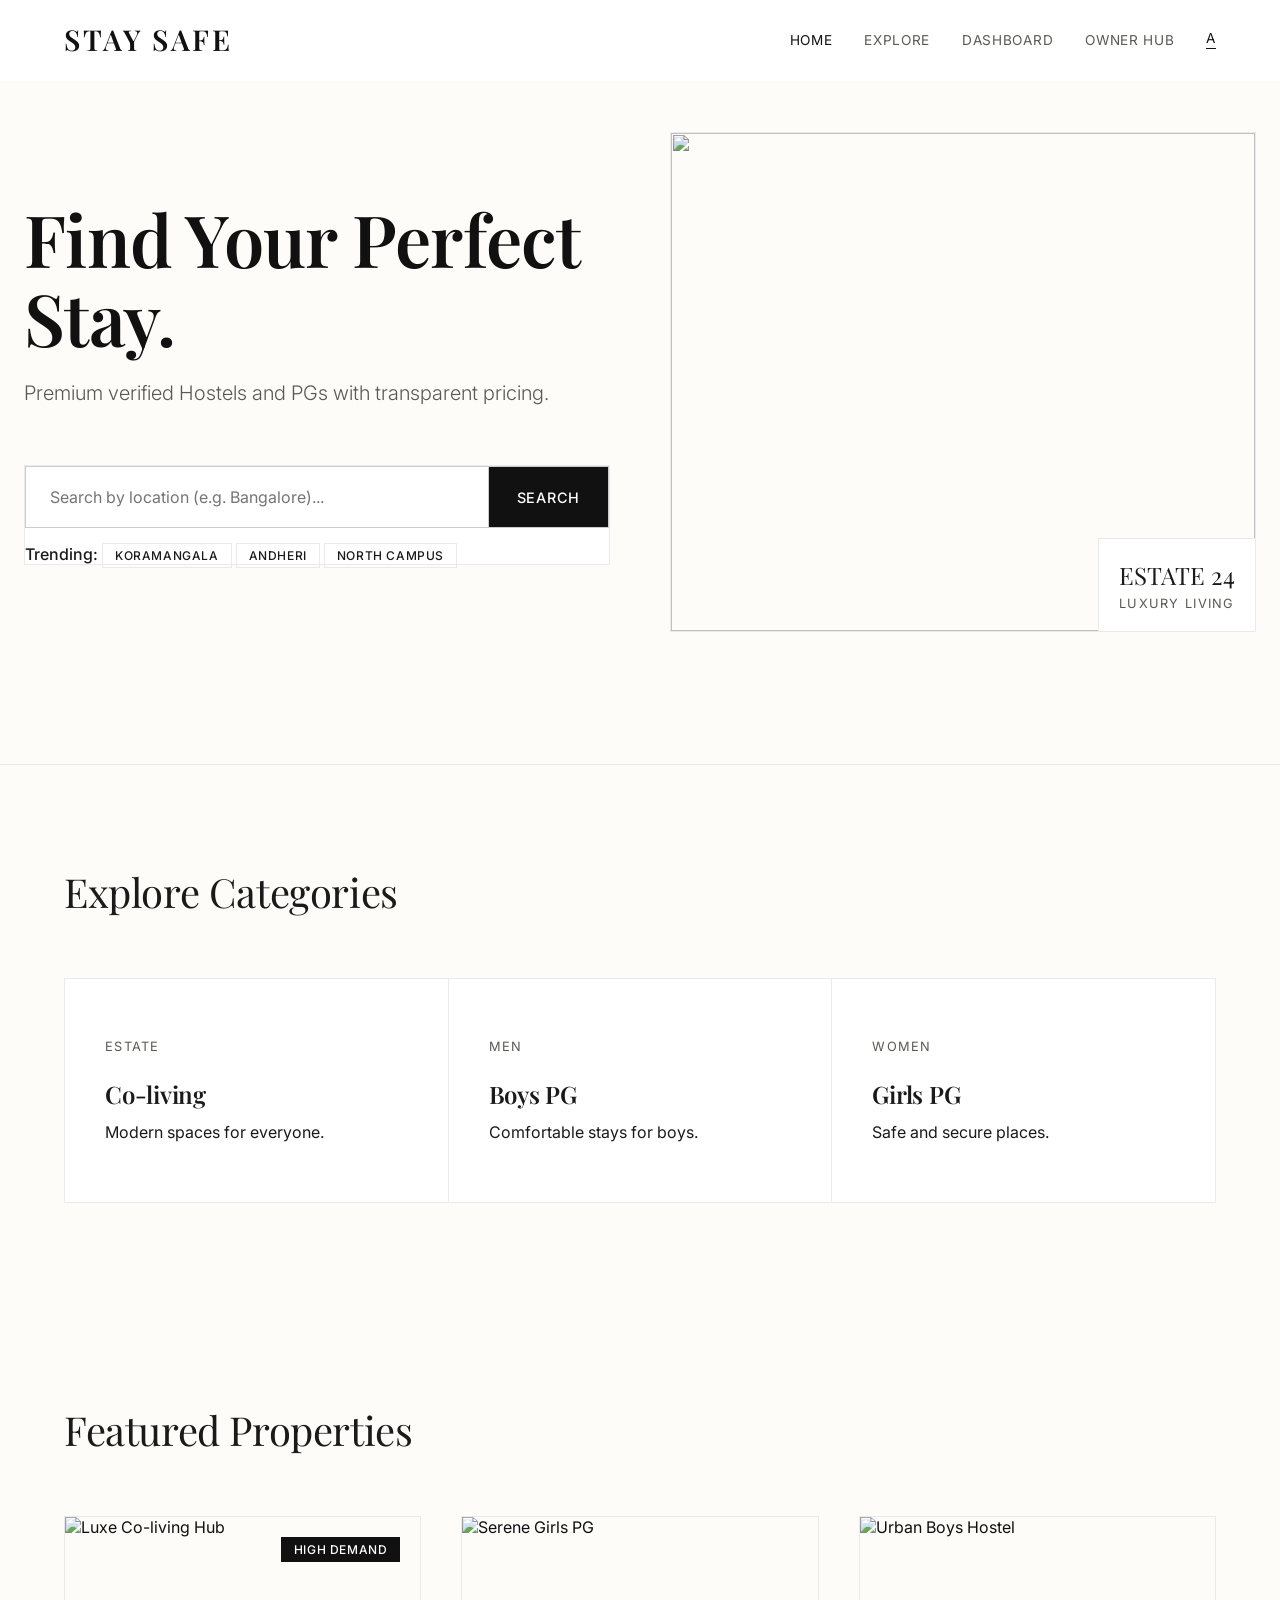
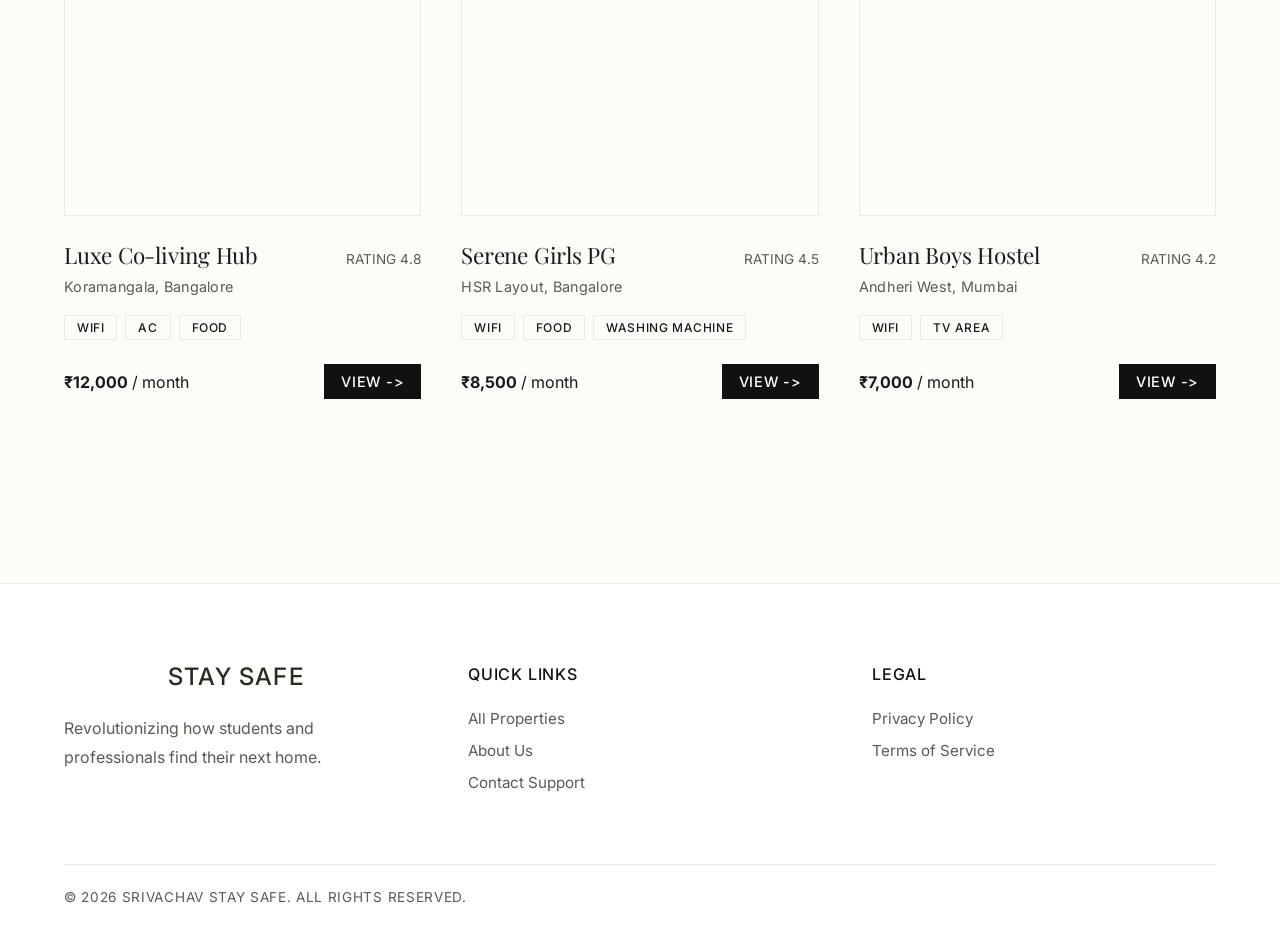
==== index.html @ 25642c18 "Initial commit of Srivachav STAY SAFE platform" ====
<!DOCTYPE html>
<html lang="en">
<head>
    <meta charset="UTF-8">
    <meta name="viewport" content="width=device-width, initial-scale=1.0">
    <title>Srivachav STAY SAFE | Home</title>
    <meta name="description" content="Discover, compare, and book verified hostels & PGs easily.">
    <link rel="stylesheet" href="style.css">
</head>
<body>
    <!-- Navbar -->
    <nav class="navbar">
        <a href="index.html" class="nav-brand">STAY SAFE</a>
        <div class="mobile-toggle">MENU</div>
        <div class="nav-links">
            <a href="index.html" class="active">Home</a>
            <a href="listings.html">Explore</a>
            <a href="dashboard.html">Dashboard</a>
            <a href="owner.html">Owner Hub</a>
            <div class="profile-btn" onclick="window.location.href='dashboard.html'">A</div>
        </div>
    </nav>

    <!-- Hero Section -->
    <section class="hero">
        <div class="container hero-content">
            <div class="hero-text-side">
                <h1 class="hero-title animate-slide-up">Find Your Perfect Stay.</h1>
                <p class="hero-subtitle animate-slide-up" style="animation-delay: 0.1s;">Premium verified Hostels and PGs with transparent pricing.</p>
                
                <div class="search-box glass-panel animate-slide-up" style="animation-delay: 0.2s;">
                    <div class="search-inputs">
                        <input type="text" id="searchInput" placeholder="Search by location (e.g. Bangalore)..." autocomplete="off">
                        <button class="btn btn-primary" onclick="searchAction()">Search</button>
                    </div>
                    <div class="trending" style="justify-content: flex-start; margin-top: 16px;">
                        <span style="font-weight: 500;">Trending:</span>
                        <a href="listings.html?q=Koramangala" class="badge">Koramangala</a>
                        <a href="listings.html?q=Andheri" class="badge">Andheri</a>
                        <a href="listings.html?q=North Campus" class="badge">North Campus</a>
                    </div>
                </div>
            </div>
            
            <div class="hero-image-side animate-slide-up" style="animation-delay: 0.3s; position: relative; height: 500px; border-radius: var(--radius-sm); overflow: hidden; border: 1px solid #eaeaea;">
                <img src="https://images.unsplash.com/photo-1522708323590-d24dbb6b0267?w=1000&q=80" style="width: 100%; height: 100%; object-fit: cover; filter: grayscale(20%);">
                <div style="position: absolute; bottom: 0; right: 0; background: white; padding: 20px; border-top: 1px solid #eaeaea; border-left: 1px solid #eaeaea;">
                    <p style="font-family: 'Playfair Display', serif; font-size: 1.5rem; margin-bottom: 5px;">ESTATE 24</p>
                    <p style="color: var(--text-muted); font-size: 0.8rem; letter-spacing: 0.1em;">LUXURY LIVING</p>
                </div>
            </div>
        </div>
    </section>

    <!-- Categories Section -->
    <section class="categories bg-gray">
        <div class="container">
            <h2 class="section-title">Explore Categories</h2>
            <div class="category-grid">
                <a href="listings.html?category=Coliving" class="cat-card glass-panel">
                    <div class="cat-icon">ESTATE</div>
                    <h3>Co-living</h3>
                    <p>Modern spaces for everyone.</p>
                </a>
                <a href="listings.html?category=Boys PG" class="cat-card glass-panel">
                    <div class="cat-icon">MEN</div>
                    <h3>Boys PG</h3>
                    <p>Comfortable stays for boys.</p>
                </a>
                <a href="listings.html?category=Girls PG" class="cat-card glass-panel">
                    <div class="cat-icon">WOMEN</div>
                    <h3>Girls PG</h3>
                    <p>Safe and secure places.</p>
                </a>
            </div>
        </div>
    </section>

    <!-- Featured Section -->
    <section class="featured">
        <div class="container">
            <h2 class="section-title">Featured Properties</h2>
            <div class="featured-grid" id="featuredGrid">
                <!-- Data injected from script -->
            </div>
        </div>
    </section>

    <!-- Footer -->
    <footer>
        <div class="footer-content">
            <div class="footer-box">
                <h3 class="nav-brand" style="font-size: 1.5rem; filter: brightness(2) saturate(0) sepia(1);">STAY SAFE</h3>
                <p>Revolutionizing how students and professionals find their next home.</p>
            </div>
            <div class="footer-box">
                <h3>Quick Links</h3>
                <ul class="footer-links">
                    <li><a href="listings.html">All Properties</a></li>
                    <li><a href="#">About Us</a></li>
                    <li><a href="#">Contact Support</a></li>
                </ul>
            </div>
            <div class="footer-box">
                <h3>Legal</h3>
                <ul class="footer-links">
                    <li><a href="#">Privacy Policy</a></li>
                    <li><a href="#">Terms of Service</a></li>
                </ul>
            </div>
        </div>
        <div class="footer-bottom">
            &copy; 2026 Srivachav STAY SAFE. All rights reserved.
        </div>
    </footer>

    <script src="script.js"></script>
    <script>
        function searchAction() {
            const query = document.getElementById('searchInput').value;
            window.location.href = `listings.html?q=${encodeURIComponent(query)}`;
        }

        document.addEventListener('DOMContentLoaded', () => {
            const featuredContainer = document.getElementById('featuredGrid');
            const properties = getProperties().slice(0, 3); // top 3

            if(properties.length === 0) {
                featuredContainer.innerHTML = '<div class="skeleton" style="height: 300px; width: 100%;"></div>'.repeat(3);
                return;
            }

            featuredContainer.innerHTML = properties.map(p => `
                <div class="property-card glass-panel">
                    <div class="card-img">
                        <img src="${p.images[0]}" alt="${p.name}">
                        ${p.highDemand ? '<div class="badge badge-demand pos-top-right">High Demand</div>' : ''}
                    </div>
                    <div class="card-content">
                        <div class="d-flex justify-between aligns-center">
                            <h3>${p.name}</h3>
                            <span class="rating">RATING  ${p.rating}</span>
                        </div>
                        <p class="location-text"> ${p.location}</p>
                        <div class="amenities-row">
                            ${p.amenities.slice(0, 3).map(a => `<span class="badge">${a}</span>`).join('')}
                        </div>
                        <div class="card-footer d-flex justify-between aligns-center">
                            <div class="price">
                                <strong>${formatCurrency(p.price)}</strong> / month
                            </div>
                            <a href="details.html?id=${p.id}" class="btn btn-primary" style="padding: 8px 16px; font-size: 0.9rem;">View -></a>
                        </div>
                    </div>
                </div>
            `).join('');
        });
    </script>
</body>
</html>
---- style.css ----
@import url('https://fonts.googleapis.com/css2?family=Inter:wght@300;400;500;600&family=Playfair+Display:ital,wght@0,400;0,600;1,400&display=swap');

:root {
    --primary: #111111; 
    --primary-light: #444444;
    --secondary: #222222; 
    --accent: #000000; 
    --bg-light: #fdfcf9;
    --text-main: #1a1a1a;
    --text-muted: #5a5a54;
    --white: #ffffff;
    --card-bg: #ffffff;
    
    --shadow-soft: 0 4px 12px rgba(0, 0, 0, 0.03);
    --shadow-hover: 0 10px 30px rgba(0, 0, 0, 0.08);
    
    --radius-lg: 0px;
    --radius-md: 0px;
    --radius-sm: 0px;

    --transition: all 0.4s ease;
}

* {
    margin: 0;
    padding: 0;
    box-sizing: border-box;
    font-family: 'Inter', sans-serif;
}

body {
    background-color: var(--bg-light);
    color: var(--text-main);
    overflow-x: hidden;
    scroll-behavior: smooth;
    animation: fadeIn 0.8s ease-out;
}

h1, h2, h3, h4, h5, h6 {
    font-family: 'Playfair Display', serif;
    font-weight: 600;
    letter-spacing: -0.01em;
}

a {
    text-decoration: none;
    color: inherit;
}

.glass-panel {
    background: var(--card-bg);
    border: 1px solid #eaeaea;
    box-shadow: none;
    border-radius: var(--radius-lg);
}

.btn {
    display: inline-flex;
    align-items: center;
    justify-content: center;
    padding: 14px 28px;
    border-radius: var(--radius-md);
    font-weight: 500;
    font-size: 0.9rem;
    letter-spacing: 0.05em;
    text-transform: uppercase;
    cursor: pointer;
    transition: var(--transition);
    border: 1px solid var(--primary);
    position: relative;
    overflow: hidden;
    background: transparent;
}

.btn-primary {
    background: var(--primary);
    color: var(--white);
    box-shadow: none;
}

.btn-primary:hover {
    background: var(--white);
    color: var(--primary);
}

.btn-accent {
    background-color: var(--accent);
    color: var(--white);
}

.btn-accent:hover {
    background: var(--white);
    color: var(--accent);
}

.btn-outline {
    background: transparent;
    border: 1px solid var(--primary);
    color: var(--primary);
}

.btn-outline:hover {
    background: var(--primary);
    color: var(--white);
}

/* Base Navbar */
.navbar {
    position: fixed;
    top: 0;
    width: 100%;
    z-index: 1000;
    padding: 24px 5%;
    display: flex;
    justify-content: space-between;
    align-items: center;
    background: var(--white);
    border-bottom: 1px solid transparent;
    transition: var(--transition);
}

.navbar.scrolled {
    padding: 16px 5%;
    border-bottom: 1px solid #eaeaea;
}

.nav-brand {
    font-family: 'Playfair Display', serif;
    font-size: 1.8rem;
    font-weight: 600;
    color: var(--primary);
    letter-spacing: 0.1em;
    text-transform: uppercase;
    line-height: 1.1;
    text-align: center;
}

.brand-name-sub {
    font-family: 'Inter', sans-serif;
    font-size: 0.7rem;
    letter-spacing: 0.35em;
    font-weight: 500;
    color: var(--text-muted);
    display: block;
    margin-bottom: 2px;
}

.nav-links {
    display: flex;
    gap: 32px;
    align-items: center;
}

.nav-links a {
    font-family: 'Inter', sans-serif;
    font-size: 0.85rem;
    letter-spacing: 0.05em;
    text-transform: uppercase;
    font-weight: 400;
    color: var(--text-muted);
    transition: color 0.3s;
}

.nav-links a:hover, .nav-links .active {
    color: var(--primary);
}

.profile-btn {
    width: auto;
    height: auto;
    background: transparent;
    color: var(--primary);
    font-size: 0.85rem;
    letter-spacing: 0.05em;
    text-transform: uppercase;
    cursor: pointer;
    border-bottom: 1px solid var(--primary);
    padding-bottom: 2px;
}

/* Mobile Nav Toggle */
.mobile-toggle {
    display: none;
    font-size: 0.9rem;
    text-transform: uppercase;
    letter-spacing: 0.05em;
    cursor: pointer;
    font-weight: 500;
}

@media (max-width: 768px) {
    .nav-links {
        position: absolute;
        top: 100%;
        left: 0;
        width: 100%;
        background: var(--white);
        flex-direction: column;
        padding: 24px;
        border-bottom: 1px solid #eaeaea;
        transform: translateY(-10px);
        opacity: 0;
        pointer-events: none;
        transition: var(--transition);
    }
    .nav-links.active {
        transform: translateY(0);
        opacity: 1;
        pointer-events: auto;
    }
    .mobile-toggle {
        display: block;
    }
}

/* Base Container */
.container {
    max-width: 1200px;
    margin: 0 auto;
    padding: 0 24px;
}

section {
    padding: 100px 0;
}

.section-title {
    font-size: 2.5rem;
    margin-bottom: 60px;
    text-align: left;
    font-weight: 400;
}

/* Footer Section */
footer {
    background: var(--white);
    color: var(--primary);
    padding: 80px 5% 40px;
    border-top: 1px solid #eaeaea;
    margin-top: 60px;
}

.footer-content {
    display: flex;
    justify-content: space-between;
    flex-wrap: wrap;
    gap: 60px;
    margin-bottom: 60px;
    max-width: 1200px;
    margin-left: auto;
    margin-right: auto;
}

.footer-box {
    flex: 1;
    min-width: 250px;
}

.footer-box h3 {
    margin-bottom: 24px;
    font-size: 1rem;
    font-family: 'Inter', sans-serif;
    text-transform: uppercase;
    letter-spacing: 0.05em;
    font-weight: 500;
    color: var(--primary);
}

.footer-box p {
    color: var(--text-muted);
    line-height: 1.8;
}

.footer-links {
    list-style: none;
}
.footer-links li {
    margin-bottom: 12px;
}
.footer-links a {
    color: var(--text-muted);
    transition: color 0.3s;
    font-size: 0.95rem;
}
.footer-links a:hover {
    color: var(--primary);
}

.footer-bottom {
    text-align: left;
    padding-top: 24px;
    border-top: 1px solid #eaeaea;
    color: var(--text-muted);
    font-size: 0.85rem;
    max-width: 1200px;
    margin: 0 auto;
    text-transform: uppercase;
    letter-spacing: 0.05em;
}

/* Toast */
.toast-container {
    position: fixed;
    bottom: 40px;
    right: 40px;
    display: flex;
    flex-direction: column;
    gap: 16px;
    z-index: 9999;
}
.toast {
    background: var(--primary);
    color: var(--white);
    padding: 20px 30px;
    border: none;
    box-shadow: 0 10px 30px rgba(0,0,0,0.1);
    animation: slideInRight 0.4s cubic-bezier(0.2, 0.8, 0.2, 1);
    display: flex;
    align-items: center;
    gap: 16px;
    font-size: 0.9rem;
    letter-spacing: 0.02em;
}

/* Search Box */
.search-inputs {
    display: flex;
    gap: 0;
    background: var(--white);
    padding: 0;
    border: 1px solid #ccc;
    box-shadow: none;
}

.search-inputs input {
    flex: 1;
    border: none;
    outline: none;
    padding: 20px 24px;
    font-size: 1rem;
    background: transparent;
}

.search-inputs .btn {
    border: none;
    border-left: 1px solid #ccc;
}
.search-inputs .btn:hover {
    background: #fdfdfd;
    color: var(--primary);
}

/* Category Grid */
.category-grid {
    display: grid;
    grid-template-columns: repeat(auto-fit, minmax(280px, 1fr));
    gap: 1px;
    background: #eaeaea;
    border: 1px solid #eaeaea;
}

.cat-card {
    padding: 60px 40px;
    text-align: left;
    background: var(--white);
    transition: background 0.3s;
    display: block;
    border: none;
}

.cat-card:hover {
    background: #fafafa;
    transform: none;
}

.cat-icon {
    font-size: 0.8rem;
    text-transform: uppercase;
    letter-spacing: 0.1em;
    color: var(--text-muted);
    margin-bottom: 24px;
}

.cat-card h3 {
    font-size: 1.5rem;
    margin-bottom: 12px;
}

/* Property Grid & Cards */
.featured-grid, .property-grid {
    display: grid;
    grid-template-columns: repeat(auto-fill, minmax(320px, 1fr));
    gap: 40px;
}

.property-card {
    background: transparent;
    border: none;
    box-shadow: none;
    transition: none;
}

.property-card:hover {
    transform: none;
    box-shadow: none;
}

.card-img {
    height: 300px;
    position: relative;
    overflow: hidden;
    border: 1px solid #eaeaea;
}

.card-img img {
    width: 100%;
    height: 100%;
    object-fit: cover;
    filter: grayscale(20%) contrast(1.1);
    transition: filter 0.6s ease;
}

.property-card:hover .card-img img {
    filter: grayscale(0%) contrast(1);
    transform: none;
}

.pos-top-right {
    position: absolute;
    top: 20px;
    right: 20px;
    z-index: 10;
}

.card-content {
    padding: 24px 0;
}

.card-content h3 {
    font-size: 1.4rem;
    margin-bottom: 8px;
    font-weight: 400;
}

.rating {
    color: var(--text-muted);
    font-size: 0.85rem;
    font-family: 'Inter', sans-serif;
}

.location-text {
    color: var(--text-muted);
    font-size: 0.9rem;
    margin-bottom: 20px;
    letter-spacing: 0.02em;
}

.amenities-row {
    display: flex;
    flex-wrap: wrap;
    gap: 8px;
    margin-bottom: 24px;
}

/* Badge */
.badge {
    padding: 4px 12px;
    border: 1px solid #eaeaea;
    font-size: 0.75rem;
    font-weight: 500;
    text-transform: uppercase;
    letter-spacing: 0.05em;
    background: transparent;
    color: var(--text-main);
}
.badge-demand, .badge-verified, .badge-success {
    background: #111;
    color: #fff;
    border-color: #111;
    animation: none;
}

/* Utilities */
.d-flex { display: flex; }
.justify-between { justify-content: space-between; }
.aligns-center { align-items: center; }

/* Hero Specifics */
.hero {
    min-height: 85vh;
    display: flex;
    align-items: center;
    background: var(--bg-light);
    padding-top: 100px;
    border-bottom: 1px solid #eaeaea;
}

.hero-content {
    display: grid;
    grid-template-columns: 1fr 1fr;
    gap: 60px;
    align-items: center;
    max-width: 100%;
    margin: 0;
}
@media (max-width: 900px) {
    .hero-content { grid-template-columns: 1fr; }
    .hero-image-side { display: none; }
}

.hero-title {
    font-size: 4.5rem;
    line-height: 1.1;
    margin-bottom: 24px;
    color: var(--primary);
}

.hero-subtitle {
    font-size: 1.25rem;
    color: var(--text-muted);
    margin-bottom: 60px;
    max-width: 600px;
    font-weight: 300;
}

/* Custom Overrides for forms and layouts */
.input-group input, .input-group select {
    border: 1px solid #ccc;
    border-radius: 0;
}
.input-group input:focus, .input-group select:focus {
    border-color: var(--primary);
}

/* Skeletons */
.skeleton {
    background: #f5f5f5;
    animation: none;
}

@keyframes slideInRight {
    from { transform: translateX(100%); opacity: 0; }
    to { transform: translateX(0); opacity: 1; }
}

@keyframes fadeIn {
    from { opacity: 0; }
    to { opacity: 1; }
}
.animate-slide-up {
    animation: fadeIn 0.8s ease forwards;
}
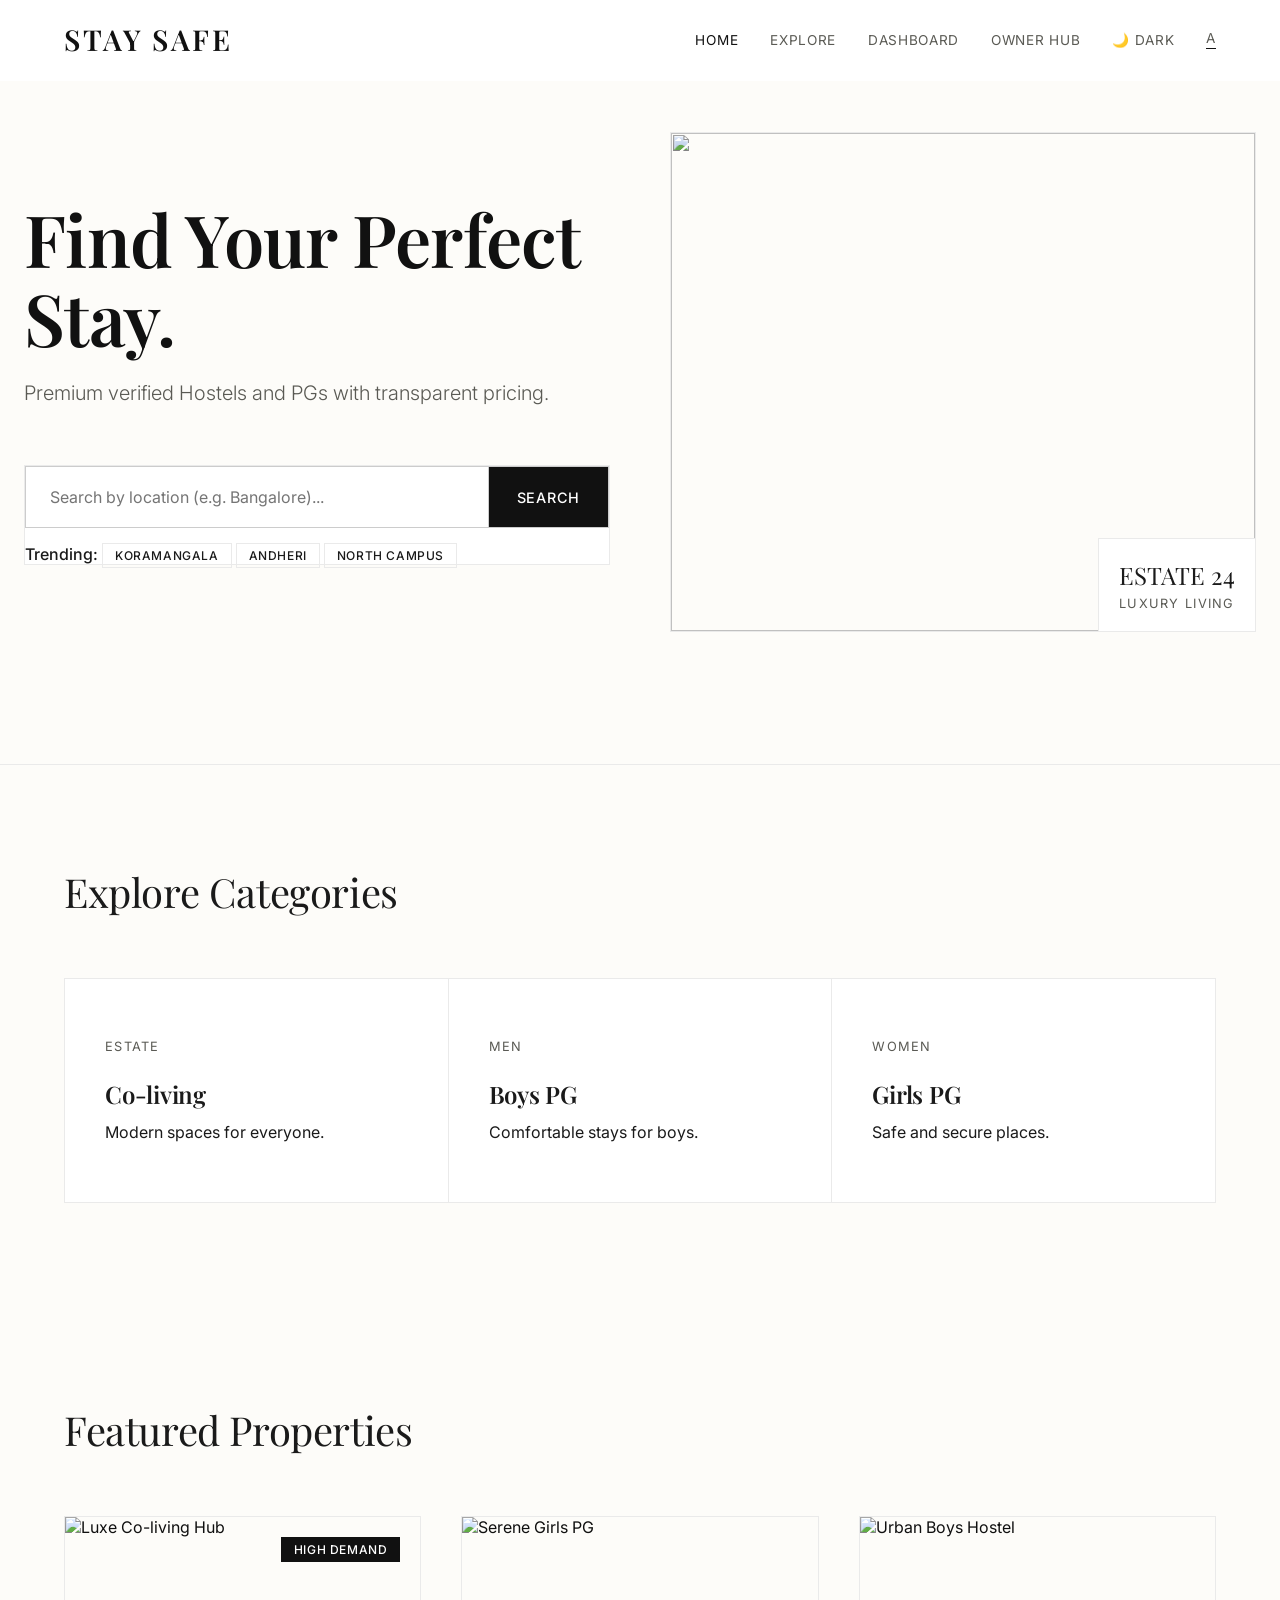
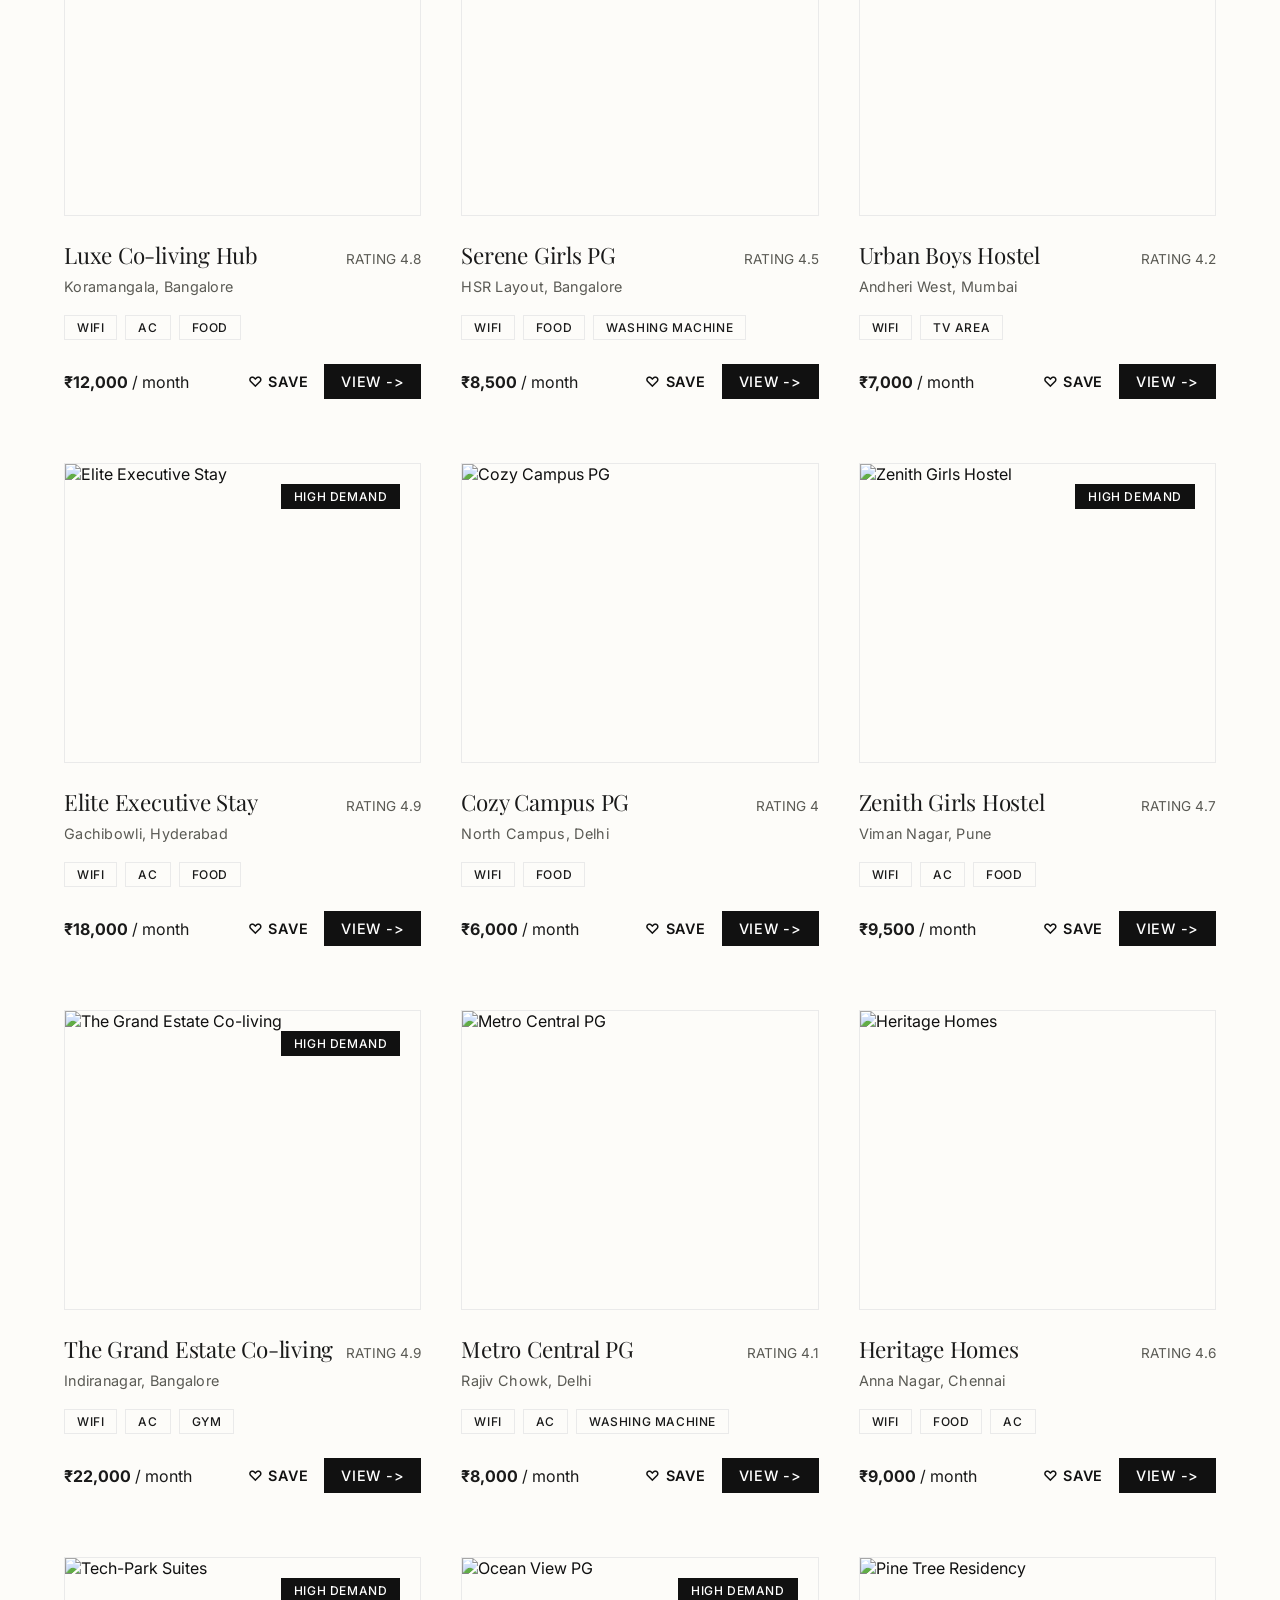
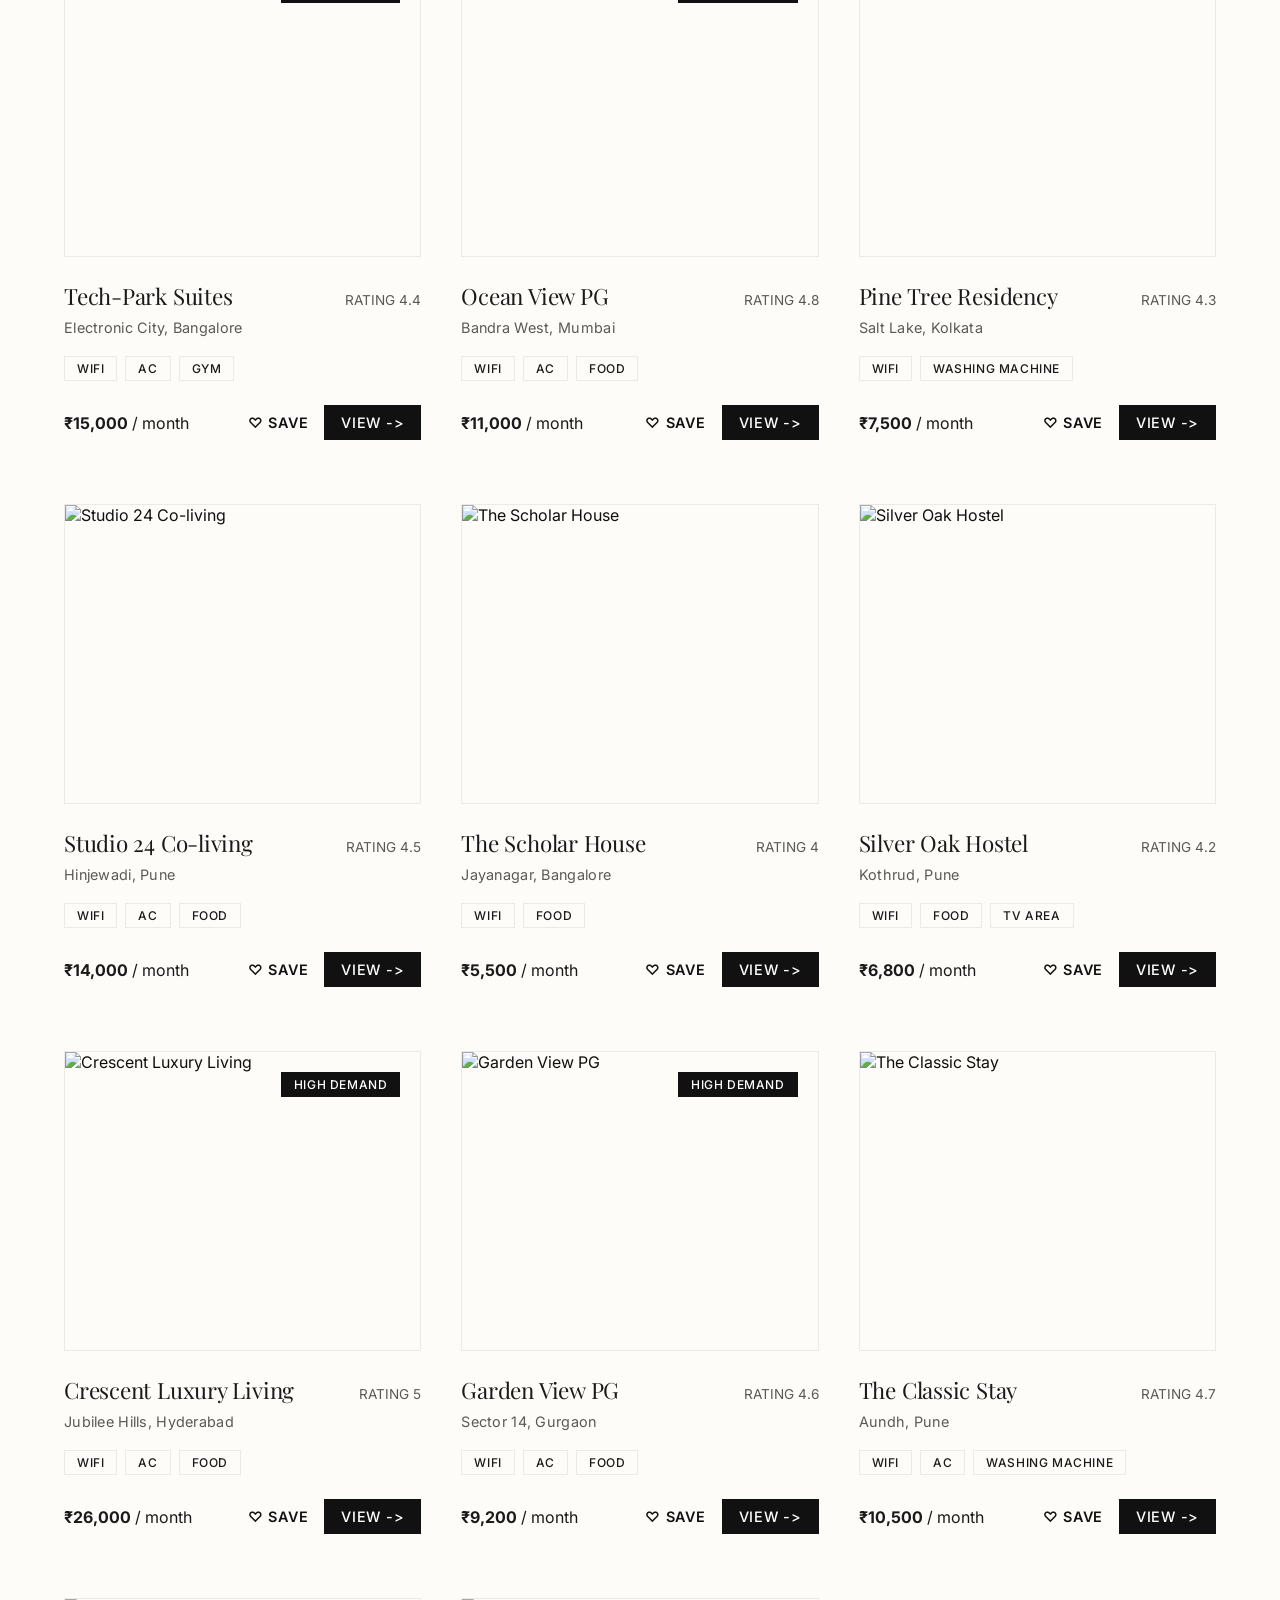
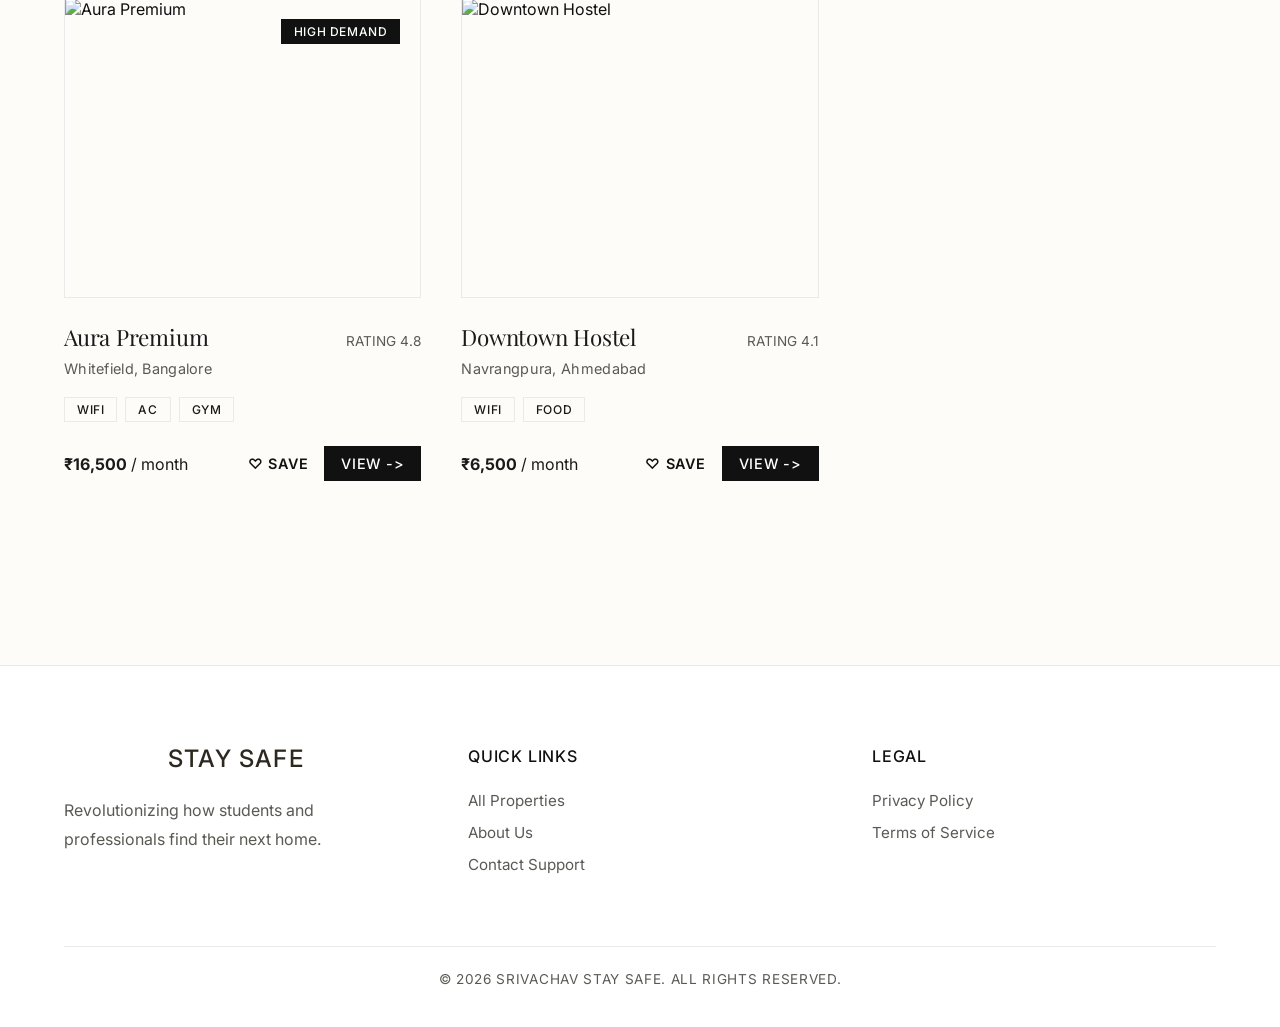
==== commit f29e110a: "feat: Implement new dashboard interfaces, global dark mode, property wishlist, and functional image " ====
--- a/index.html
+++ b/index.html
@@ -17,7 +17,7 @@
             <a href="listings.html">Explore</a>
             <a href="dashboard.html">Dashboard</a>
             <a href="owner.html">Owner Hub</a>
-            <div class="profile-btn" onclick="window.location.href='dashboard.html'">A</div>
+            <a href="login.html" class="profile-btn" style="text-decoration: none;">LOGIN</a>
         </div>
     </nav>
 
@@ -123,7 +123,7 @@
 
         document.addEventListener('DOMContentLoaded', () => {
             const featuredContainer = document.getElementById('featuredGrid');
-            const properties = getProperties().slice(0, 3); // top 3
+            const properties = getProperties().slice(0, 20); // top 20
 
             if(properties.length === 0) {
                 featuredContainer.innerHTML = '<div class="skeleton" style="height: 300px; width: 100%;"></div>'.repeat(3);
@@ -149,7 +149,10 @@
                             <div class="price">
                                 <strong>${formatCurrency(p.price)}</strong> / month
                             </div>
-                            <a href="details.html?id=${p.id}" class="btn btn-primary" style="padding: 8px 16px; font-size: 0.9rem;">View -></a>
+                            <div style="display: flex; gap: 8px;">
+                                <button class="btn btn-outline save-btn" data-id="${p.id}" onclick="toggleSaveProperty('${p.id}', this)" style="padding: 8px; font-size: 0.9rem; border: none; font-weight: 600;">♡ Save</button>
+                                <a href="details.html?id=${p.id}" class="btn btn-primary" style="padding: 8px 16px; font-size: 0.9rem;">View -></a>
+                            </div>
                         </div>
                     </div>
                 </div>
--- a/style.css
+++ b/style.css
@@ -19,6 +19,21 @@
     --radius-sm: 0px;
 
     --transition: all 0.4s ease;
+}
+
+body.dark-theme {
+    --primary: #fdfcf9; 
+    --primary-light: #eaeaea;
+    --secondary: #cccccc; 
+    --accent: #ffffff; 
+    --bg-light: #121212;
+    --text-main: #fdfcf9;
+    --text-muted: #a0a0a0;
+    --white: #1a1a1a;
+    --card-bg: #1e1e1e;
+    
+    --shadow-soft: 0 4px 12px rgba(0, 0, 0, 0.3);
+    --shadow-hover: 0 10px 30px rgba(0, 0, 0, 0.4);
 }
 
 * {
@@ -287,7 +302,7 @@
 }
 
 .footer-bottom {
-    text-align: left;
+    text-align: center;
     padding-top: 24px;
     border-top: 1px solid #eaeaea;
     color: var(--text-muted);
